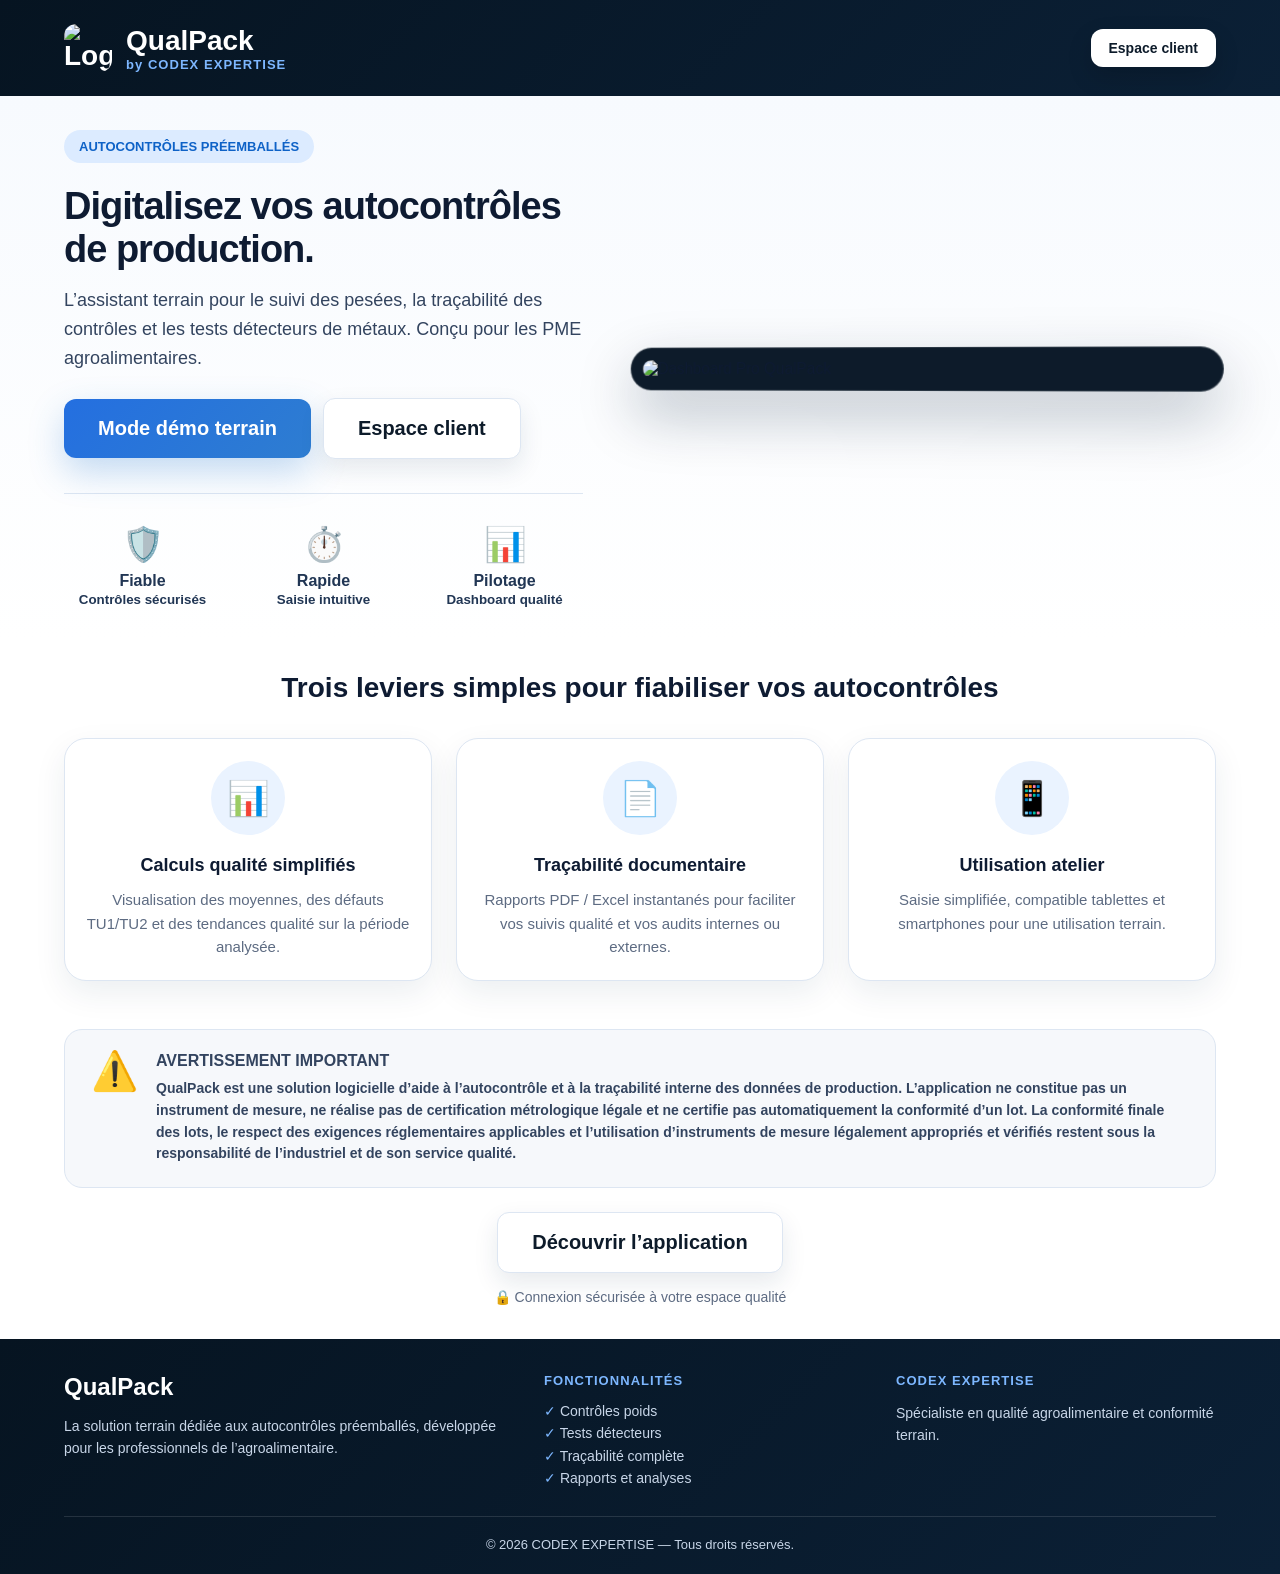
==== index.html @ 143bcba2 "Add files via upload" ====
<!DOCTYPE html>
<html lang="fr">
<head>
  <meta charset="UTF-8" />
  <meta name="viewport" content="width=device-width, initial-scale=1.0" />
  <title>QualPack — Autocontrôles préemballés</title>

  <style>
    :root {
      --navy:#071827;
      --navy2:#0D1B2A;
      --blue:#2E7DD1;
      --blue2:#5EA8FF;
      --text:#0E1B32;
      --muted:#5D6B82;
      --border:#DDE6F2;
      --soft:#F4F8FD;
      --warning:#F5A623;
      --radius:22px;
    }

    * { box-sizing:border-box; }

    body {
      margin:0;
      font-family: Arial, Helvetica, sans-serif;
      color:var(--text);
      background:#fff;
    }

    header {
      background:linear-gradient(135deg, #061421, #0B2036);
      color:white;
      padding:24px 5vw;
      display:flex;
      justify-content:space-between;
      align-items:center;
    }

    .brand {
      display:flex;
      align-items:center;
      gap:14px;
      font-weight:800;
      font-size:28px;
    }

    .brand img {
      width:48px;
      height:48px;
      border-radius:12px;
    }

    .brand small {
      display:block;
      font-size:13px;
      color:#7DB7FF;
      letter-spacing:.08em;
    }

    .tagline {
      color:#7DB7FF;
      font-weight:700;
      font-size:16px;
    }

    .header-btn {
      display:inline-flex;
      align-items:center;
      justify-content:center;
      padding:11px 18px;
      border-radius:12px;
      background:#ffffff;
      color:#0D1B2A;
      text-decoration:none;
      font-size:14px;
      font-weight:800;
      box-shadow:0 10px 24px rgba(0,0,0,.16);
    }

    .header-btn:hover {
      background:#F1F7FF;
    }

    .hero {
  display:grid;
  grid-template-columns: 1fr 1.15fr;
  gap:36px;
  padding:34px 5vw 30px;
  align-items:center;
  background:linear-gradient(180deg, #F7FAFE, #FFFFFF);
}
    .pill {
      display:inline-block;
      background:#DCEBFF;
      color:#0E62C7;
      padding:9px 15px;
      border-radius:999px;
      font-size:13px;
      font-weight:800;
      margin-bottom:22px;
    }

    h1 {
      font-size:38px;
      line-height:1.12;
      margin:0 0 16px;
      letter-spacing:-1px;
    }

    .hero p {
      font-size:18px;
      line-height:1.6;
      color:#33445F;
      margin:0;
      max-width:620px;
    }

    .hero-img {
      background:#0D1B2A;
      padding:12px;
      border-radius:24px;
      box-shadow:0 24px 60px rgba(8, 30, 55, .28);
      border:1px solid rgba(255,255,255,.12);
      transform: perspective(1100px) rotateY(-7deg) rotateX(2deg);
      transform-origin:center;
    }

    .hero-img img {
      display:block;
      width:100%;
      border-radius:16px;
    }

    .hero-actions {
      display:flex;
      flex-wrap:wrap;
      gap:12px;
      align-items:center;
      margin-top:26px;
    }

    .btn.secondary {
      background:#ffffff;
      color:#0D1B2A;
      border:1px solid var(--border);
      box-shadow:0 10px 24px rgba(17,45,78,.10);
    }

    .btn.secondary:hover {
      background: #F4F8FD;
    }

    .trust {
      display:grid;
      grid-template-columns:repeat(3, 1fr);
      gap:24px;
      margin-top:34px;
      border-top:1px solid var(--border);
      padding-top:30px;
    }

    .trust-item {
      text-align:center;
      color:#213654;
      font-weight:700;
    }

    .trust-item span {
      display:block;
      font-size:34px;
      margin-bottom:8px;
    }

    .features {
  padding:34px 5vw 24px;
  text-align:center;
}

    .features h2 {
      font-size:28px;
      margin:0 0 34px;
    }

    .cards {
      display:grid;
      grid-template-columns:repeat(4, 1fr);
      gap:24px;
    }

    .cards.three {
      grid-template-columns:repeat(3, 1fr);
    }

    .card {
      background:white;
      border:1px solid var(--border);
      border-radius:var(--radius);
      padding:22px 20px;
      box-shadow:0 12px 32px rgba(17, 45, 78, .08);
    }

    .card-icon {
      width:74px;
      height:74px;
      margin:0 auto 20px;
      border-radius:50%;
      background:#EAF3FF;
      display:flex;
      align-items:center;
      justify-content:center;
      font-size:34px;
    }

    .card h3 {
      margin:0 0 12px;
      font-size:18px;
    }

    .card p {
      margin:0;
      color:var(--muted);
      line-height:1.55;
      font-size:15px;
    }

    .notice {
      margin:24px 5vw;
      border:1px solid var(--warning);
      background:#FFF9ED;
      border-radius:18px;
      padding:22px 26px;
      display:flex;
      gap:18px;
      align-items:flex-start;
    }

    .notice.legal {
      border-color:#DDE6F2;
      background:#F6F8FB;
    }

    .notice-icon {
      font-size:38px;
      line-height:1;
    }

    .notice strong {
      display:block;
      color:#7A4300;
      margin-bottom:8px;
      font-size:16px;
      text-transform:uppercase;
    }

    .notice.legal strong {
      color:#33445F;
    }

    .notice p {
      margin:0;
      line-height:1.55;
      font-size:16px;
      font-weight:700;
    }

    .notice.legal p {
      color:#33445F;
      font-size:14px;
      font-weight:600;
    }

    .cta {
      text-align:center;
      padding:0 5vw 34px;
    }

    .btn {
      display:inline-flex;
      align-items:center;
      justify-content:center;
      gap:12px;
      padding:18px 34px;
      border-radius:12px;
      background:linear-gradient(135deg, #246FE0, #2E7DD1);
      color:white;
      text-decoration:none;
      font-size:20px;
      font-weight:800;
      box-shadow:0 14px 35px rgba(46,125,209,.28);
    }

    .secure {
      margin-top:16px;
      color:var(--muted);
      font-size:14px;
    }

    footer {
      background:linear-gradient(135deg, #061421, #0B2036);
      color:white;
      padding:34px 5vw 22px;
    }

    .footer-grid {
      display:grid;
      grid-template-columns:1.4fr 1fr 1fr;
      gap:32px;
      border-bottom:1px solid rgba(255,255,255,.12);
      padding-bottom:26px;
    }

    footer h3 {
      margin:0 0 12px;
      font-size:24px;
    }

    footer h4 {
      margin:0 0 12px;
      font-size:13px;
      color:#7DB7FF;
      letter-spacing:.08em;
      text-transform:uppercase;
    }

    footer p, footer li {
      color:#C8D6E8;
      line-height:1.6;
      font-size:14px;
    }

    footer ul {
      list-style:none;
      padding:0;
      margin:0;
    }

    footer li::before {
      content:"✓ ";
      color:#7DB7FF;
    }

    .copyright {
      text-align:center;
      color:#C8D6E8;
      padding-top:20px;
      font-size:13px;
    }

    @media (max-width: 900px) {
      header {
        flex-direction:column;
        align-items:flex-start;
        gap:12px;
      }

      .hero {
        grid-template-columns:1fr;
        padding-top:38px;
      }

      h1 {
        font-size:34px;
      }

      .cards {
        grid-template-columns:1fr;
      }

      .trust {
        grid-template-columns:1fr;
      }

      .footer-grid {
        grid-template-columns:1fr;
      }

      .tagline {
        font-size:14px;
      }

      .header-btn {
        width:100%;
      }

      .hero-img {
        transform:none;
      }

      .cards.three {
        grid-template-columns:1fr;
      }
    }
  </style>
</head>

<body>
  <header>
  <div class="brand">
    <img src="./assets/icon-192.png" alt="Logo QualPack">
    <div>
      QualPack
      <small>by CODEX EXPERTISE</small>
    </div>
  </div>

  <a id="header-access-app" class="header-btn" href="app.html">
  Espace client
  </a>
</header>

  <main>
    <section class="hero">
      <div>
        <div class="pill">AUTOCONTRÔLES PRÉEMBALLÉS</div>
        <h1>Digitalisez vos autocontrôles de production.</h1>
        <p>
          L’assistant terrain pour le suivi des pesées, la traçabilité des contrôles
          et les tests détecteurs de métaux. Conçu pour les PME agroalimentaires.
        </p>

        <div class="hero-actions">
          <a id="access-demo-hero" class="btn" href="app.html?site_id=qualpack_demo">
            Mode démo terrain
          </a>
          <a id="access-app-hero" class="btn secondary" href="app.html">
            Espace client
         </a>
        </div>

        <div class="trust">
          <div class="trust-item"><span>🛡️</span>Fiable<br><small>Contrôles sécurisés</small></div>
          <div class="trust-item"><span>⏱️</span>Rapide<br><small>Saisie intuitive</small></div>
          <div class="trust-item"><span>📊</span>Pilotage<br><small>Dashboard qualité</small></div>
        </div>
      </div>

      <div class="hero-img">
        <img src="./assets/dashboard-pro.png" alt="Dashboard Pro QualPack">
      </div>
    </section>

    <section class="features" id="fonctionnalites">
      <h2>Trois leviers simples pour fiabiliser vos autocontrôles</h2>

      <div class="cards three">
        <div class="card">
          <div class="card-icon">📊</div>
          <h3>Calculs qualité simplifiés</h3>
          <p>Visualisation des moyennes, des défauts TU1/TU2 et des tendances qualité sur la période analysée.</p>
        </div>

        <div class="card">
          <div class="card-icon">📄</div>
          <h3>Traçabilité documentaire</h3>
          <p>Rapports PDF / Excel instantanés pour faciliter vos suivis qualité et vos audits internes ou externes.</p>
        </div>

        <div class="card">
          <div class="card-icon">📱</div>
          <h3>Utilisation atelier</h3>
          <p>Saisie simplifiée, compatible tablettes et smartphones pour une utilisation terrain.</p>
        </div>
      </div>
    </section>

    <section class="notice legal">
      <div class="notice-icon">⚠️</div>
      <div>
        <strong>Avertissement important</strong>
        <p>
          QualPack est une solution logicielle d’aide à l’autocontrôle et à la traçabilité interne des données de production.
          L’application ne constitue pas un instrument de mesure, ne réalise pas de certification métrologique légale
          et ne certifie pas automatiquement la conformité d’un lot.
          La conformité finale des lots, le respect des exigences réglementaires applicables et l’utilisation
          d’instruments de mesure légalement appropriés et vérifiés restent sous la responsabilité de l’industriel
          et de son service qualité.
        </p>
      </div>
    </section>

    <section class="cta">
      <a id="discover-app" class="btn secondary" href="#fonctionnalites">
          Découvrir l’application
      </a>
      <div class="secure">🔒 Connexion sécurisée à votre espace qualité</div>
    </section>
  </main>

  <footer>
    <div class="footer-grid">
      <div>
        <h3>QualPack</h3>
        <p>
          La solution terrain dédiée aux autocontrôles préemballés,
          développée pour les professionnels de l’agroalimentaire.
        </p>
      </div>

      <div>
        <h4>Fonctionnalités</h4>
        <ul>
          <li>Contrôles poids</li>
          <li>Tests détecteurs</li>
          <li>Traçabilité complète</li>
          <li>Rapports et analyses</li>
        </ul>
      </div>

      <div>
        <h4>CODEX EXPERTISE</h4>
        <p>
          Spécialiste en qualité agroalimentaire et conformité terrain.
        </p>
      </div>
    </div>

    <div class="copyright">
      © 2026 CODEX EXPERTISE — Tous droits réservés.
    </div>
  </footer>

  <script>
  const params = new URLSearchParams(window.location.search);
  const siteId = params.get('site_id');

  const appUrl = siteId
    ? `app.html?site_id=${encodeURIComponent(siteId)}`
    : 'app.html';

  const demoUrl = 'app.html?site_id=qualpack_demo';

  const headerBtn = document.getElementById('header-access-app');
  if (headerBtn) headerBtn.href = appUrl;

  const appBtn = document.getElementById('access-app-hero');
  if (appBtn) appBtn.href = appUrl;

  const demoBtn = document.getElementById('access-demo-hero');
  if (demoBtn) demoBtn.href = demoUrl;
</script>
</body>
</html>
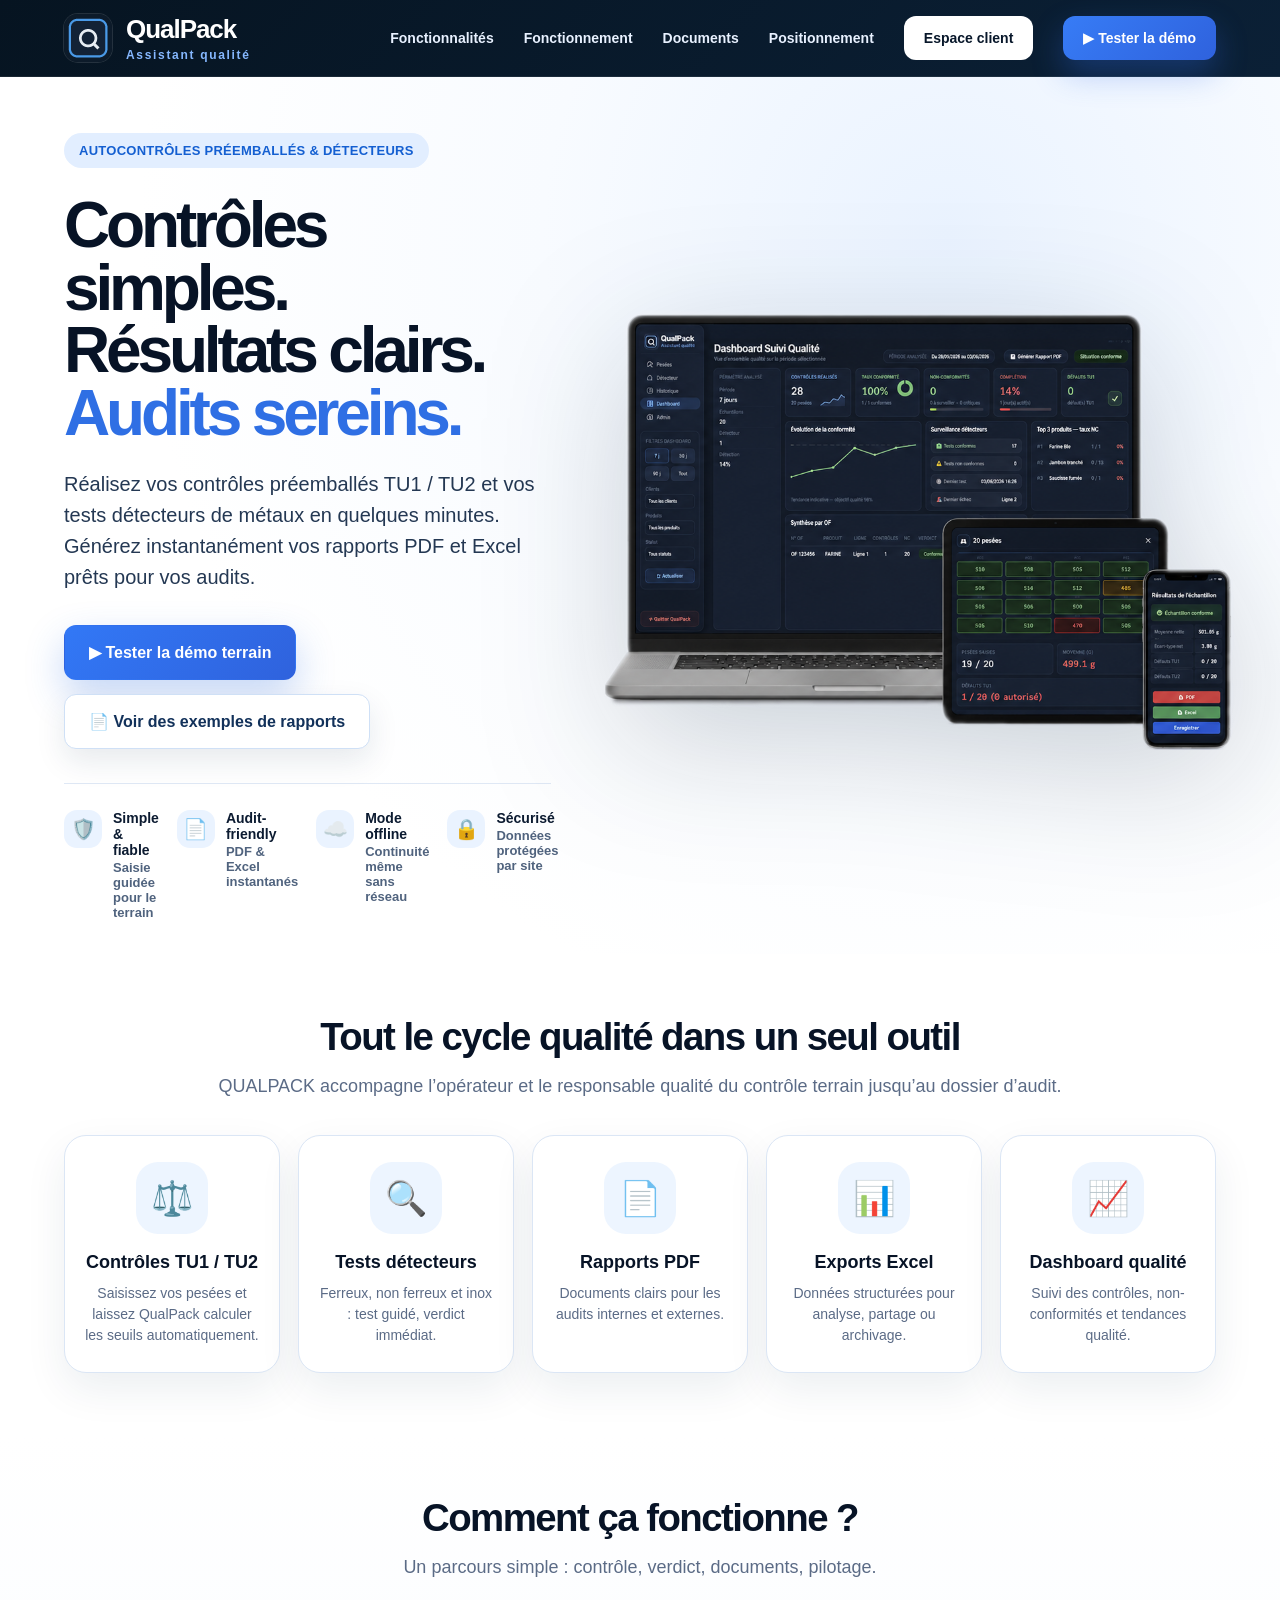
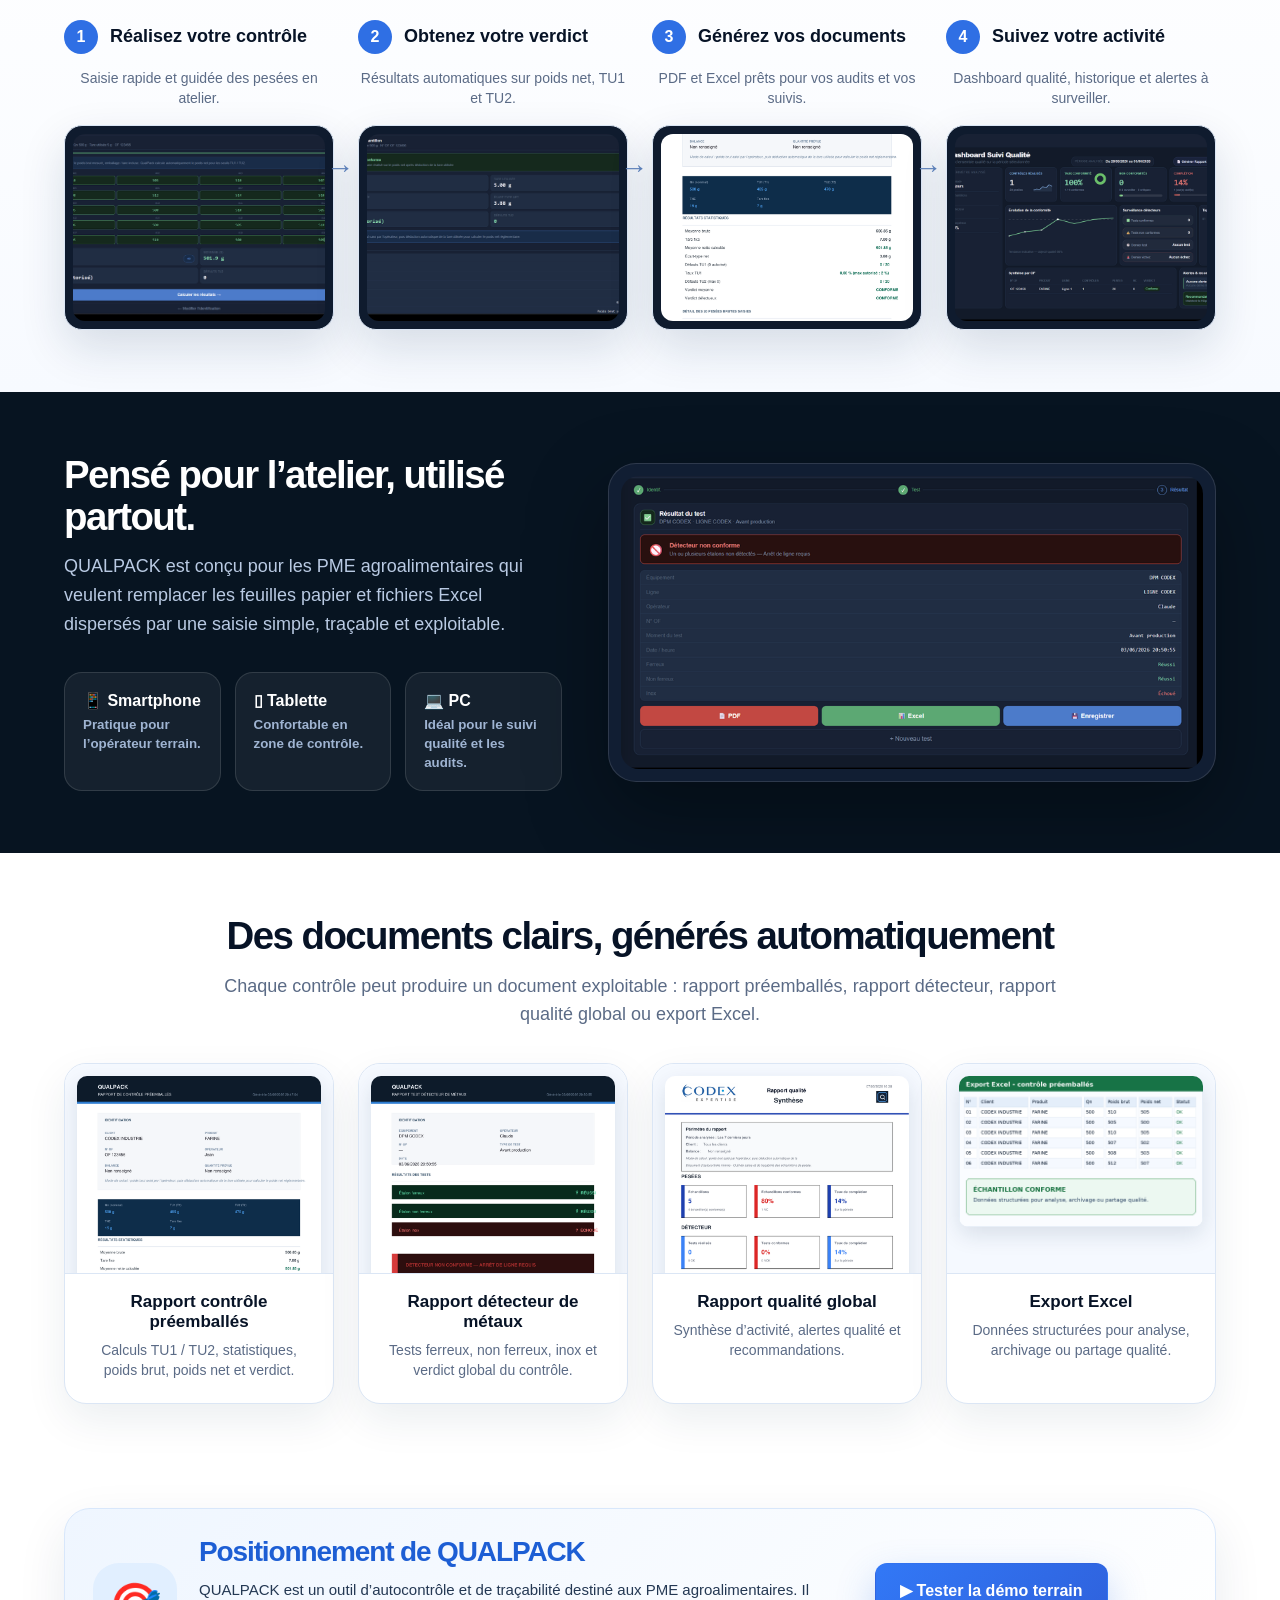
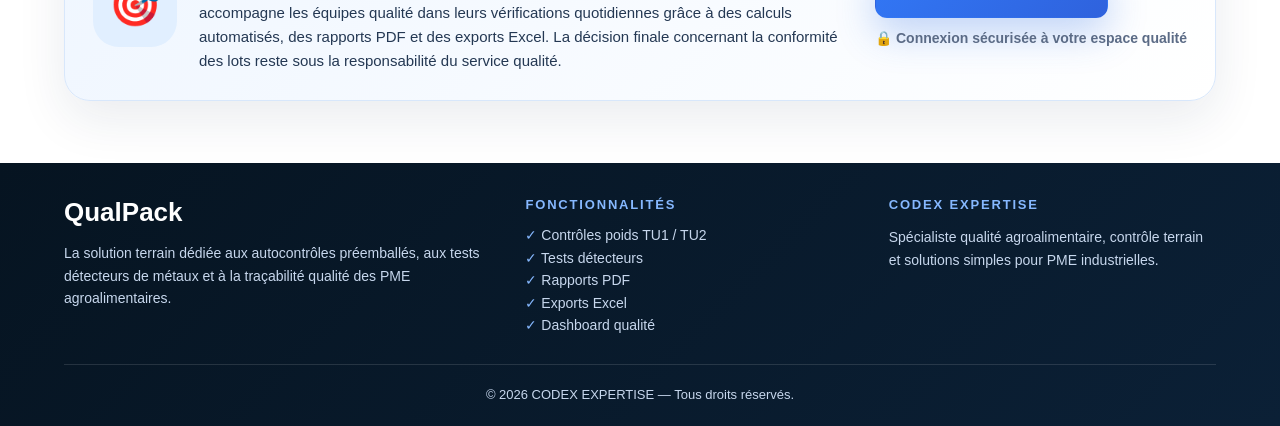
==== commit 85f331c2: "Add files via upload" ====
--- a/index.html
+++ b/index.html
@@ -3,541 +3,245 @@
 <head>
   <meta charset="UTF-8" />
   <meta name="viewport" content="width=device-width, initial-scale=1.0" />
-  <title>QualPack — Autocontrôles préemballés</title>
+  <meta name="description" content="QualPack digitalise les autocontrôles préemballés, les tests détecteurs de métaux et les rapports qualité pour PME agroalimentaires." />
+  <title>QualPack — Contrôles préemballés et détecteurs simplifiés</title>
 
   <style>
-    :root {
-      --navy:#071827;
-      --navy2:#0D1B2A;
-      --blue:#2E7DD1;
-      --blue2:#5EA8FF;
-      --text:#0E1B32;
-      --muted:#5D6B82;
-      --border:#DDE6F2;
-      --soft:#F4F8FD;
-      --warning:#F5A623;
-      --radius:22px;
+    :root{
+      --navy:#071421;
+      --navy2:#0d1b2f;
+      --ink:#061126;
+      --text:#0e1b32;
+      --muted:#5b6b86;
+      --blue:#2f6fe4;
+      --blue2:#67a3ff;
+      --green:#58b878;
+      --red:#d94841;
+      --soft:#f5f9ff;
+      --card:#ffffff;
+      --border:#dbe6f5;
+      --shadow:0 22px 70px rgba(13,38,76,.14);
+      --radius:24px;
     }
-
-    * { box-sizing:border-box; }
-
-    body {
-      margin:0;
-      font-family: Arial, Helvetica, sans-serif;
-      color:var(--text);
-      background:#fff;
-    }
-
-    header {
-      background:linear-gradient(135deg, #061421, #0B2036);
-      color:white;
-      padding:24px 5vw;
-      display:flex;
-      justify-content:space-between;
-      align-items:center;
-    }
-
-    .brand {
-      display:flex;
-      align-items:center;
-      gap:14px;
-      font-weight:800;
-      font-size:28px;
-    }
-
-    .brand img {
-      width:48px;
-      height:48px;
-      border-radius:12px;
-    }
-
-    .brand small {
-      display:block;
-      font-size:13px;
-      color:#7DB7FF;
-      letter-spacing:.08em;
-    }
-
-    .tagline {
-      color:#7DB7FF;
-      font-weight:700;
-      font-size:16px;
-    }
-
-    .header-btn {
-      display:inline-flex;
-      align-items:center;
-      justify-content:center;
-      padding:11px 18px;
-      border-radius:12px;
-      background:#ffffff;
-      color:#0D1B2A;
-      text-decoration:none;
-      font-size:14px;
-      font-weight:800;
-      box-shadow:0 10px 24px rgba(0,0,0,.16);
-    }
-
-    .header-btn:hover {
-      background:#F1F7FF;
-    }
-
-    .hero {
-  display:grid;
-  grid-template-columns: 1fr 1.15fr;
-  gap:36px;
-  padding:34px 5vw 30px;
-  align-items:center;
-  background:linear-gradient(180deg, #F7FAFE, #FFFFFF);
-}
-    .pill {
-      display:inline-block;
-      background:#DCEBFF;
-      color:#0E62C7;
-      padding:9px 15px;
-      border-radius:999px;
-      font-size:13px;
-      font-weight:800;
-      margin-bottom:22px;
-    }
-
-    h1 {
-      font-size:38px;
-      line-height:1.12;
-      margin:0 0 16px;
-      letter-spacing:-1px;
-    }
-
-    .hero p {
-      font-size:18px;
-      line-height:1.6;
-      color:#33445F;
-      margin:0;
-      max-width:620px;
-    }
-
-    .hero-img {
-      background:#0D1B2A;
-      padding:12px;
-      border-radius:24px;
-      box-shadow:0 24px 60px rgba(8, 30, 55, .28);
-      border:1px solid rgba(255,255,255,.12);
-      transform: perspective(1100px) rotateY(-7deg) rotateX(2deg);
-      transform-origin:center;
-    }
-
-    .hero-img img {
-      display:block;
-      width:100%;
-      border-radius:16px;
-    }
-
-    .hero-actions {
-      display:flex;
-      flex-wrap:wrap;
-      gap:12px;
-      align-items:center;
-      margin-top:26px;
-    }
-
-    .btn.secondary {
-      background:#ffffff;
-      color:#0D1B2A;
-      border:1px solid var(--border);
-      box-shadow:0 10px 24px rgba(17,45,78,.10);
-    }
-
-    .btn.secondary:hover {
-      background: #F4F8FD;
-    }
-
-    .trust {
-      display:grid;
-      grid-template-columns:repeat(3, 1fr);
-      gap:24px;
-      margin-top:34px;
-      border-top:1px solid var(--border);
-      padding-top:30px;
-    }
-
-    .trust-item {
-      text-align:center;
-      color:#213654;
-      font-weight:700;
-    }
-
-    .trust-item span {
-      display:block;
-      font-size:34px;
-      margin-bottom:8px;
-    }
-
-    .features {
-  padding:34px 5vw 24px;
-  text-align:center;
-}
-
-    .features h2 {
-      font-size:28px;
-      margin:0 0 34px;
-    }
-
-    .cards {
-      display:grid;
-      grid-template-columns:repeat(4, 1fr);
-      gap:24px;
-    }
-
-    .cards.three {
-      grid-template-columns:repeat(3, 1fr);
-    }
-
-    .card {
-      background:white;
-      border:1px solid var(--border);
-      border-radius:var(--radius);
-      padding:22px 20px;
-      box-shadow:0 12px 32px rgba(17, 45, 78, .08);
-    }
-
-    .card-icon {
-      width:74px;
-      height:74px;
-      margin:0 auto 20px;
-      border-radius:50%;
-      background:#EAF3FF;
-      display:flex;
-      align-items:center;
-      justify-content:center;
-      font-size:34px;
-    }
-
-    .card h3 {
-      margin:0 0 12px;
-      font-size:18px;
-    }
-
-    .card p {
-      margin:0;
-      color:var(--muted);
-      line-height:1.55;
-      font-size:15px;
-    }
-
-    .notice {
-      margin:24px 5vw;
-      border:1px solid var(--warning);
-      background:#FFF9ED;
-      border-radius:18px;
-      padding:22px 26px;
-      display:flex;
-      gap:18px;
-      align-items:flex-start;
-    }
-
-    .notice.legal {
-      border-color:#DDE6F2;
-      background:#F6F8FB;
-    }
-
-    .notice-icon {
-      font-size:38px;
-      line-height:1;
-    }
-
-    .notice strong {
-      display:block;
-      color:#7A4300;
-      margin-bottom:8px;
-      font-size:16px;
-      text-transform:uppercase;
-    }
-
-    .notice.legal strong {
-      color:#33445F;
-    }
-
-    .notice p {
-      margin:0;
-      line-height:1.55;
-      font-size:16px;
-      font-weight:700;
-    }
-
-    .notice.legal p {
-      color:#33445F;
-      font-size:14px;
-      font-weight:600;
-    }
-
-    .cta {
-      text-align:center;
-      padding:0 5vw 34px;
-    }
-
-    .btn {
-      display:inline-flex;
-      align-items:center;
-      justify-content:center;
-      gap:12px;
-      padding:18px 34px;
-      border-radius:12px;
-      background:linear-gradient(135deg, #246FE0, #2E7DD1);
-      color:white;
-      text-decoration:none;
-      font-size:20px;
-      font-weight:800;
-      box-shadow:0 14px 35px rgba(46,125,209,.28);
-    }
-
-    .secure {
-      margin-top:16px;
-      color:var(--muted);
-      font-size:14px;
-    }
-
-    footer {
-      background:linear-gradient(135deg, #061421, #0B2036);
-      color:white;
-      padding:34px 5vw 22px;
-    }
-
-    .footer-grid {
-      display:grid;
-      grid-template-columns:1.4fr 1fr 1fr;
-      gap:32px;
-      border-bottom:1px solid rgba(255,255,255,.12);
-      padding-bottom:26px;
-    }
-
-    footer h3 {
-      margin:0 0 12px;
-      font-size:24px;
-    }
-
-    footer h4 {
-      margin:0 0 12px;
-      font-size:13px;
-      color:#7DB7FF;
-      letter-spacing:.08em;
-      text-transform:uppercase;
-    }
-
-    footer p, footer li {
-      color:#C8D6E8;
-      line-height:1.6;
-      font-size:14px;
-    }
-
-    footer ul {
-      list-style:none;
-      padding:0;
-      margin:0;
-    }
-
-    footer li::before {
-      content:"✓ ";
-      color:#7DB7FF;
-    }
-
-    .copyright {
-      text-align:center;
-      color:#C8D6E8;
-      padding-top:20px;
-      font-size:13px;
-    }
-
-    @media (max-width: 900px) {
-      header {
-        flex-direction:column;
-        align-items:flex-start;
-        gap:12px;
-      }
-
-      .hero {
-        grid-template-columns:1fr;
-        padding-top:38px;
-      }
-
-      h1 {
-        font-size:34px;
-      }
-
-      .cards {
-        grid-template-columns:1fr;
-      }
-
-      .trust {
-        grid-template-columns:1fr;
-      }
-
-      .footer-grid {
-        grid-template-columns:1fr;
-      }
-
-      .tagline {
-        font-size:14px;
-      }
-
-      .header-btn {
-        width:100%;
-      }
-
-      .hero-img {
-        transform:none;
-      }
-
-      .cards.three {
-        grid-template-columns:1fr;
-      }
-    }
+    *{box-sizing:border-box}
+    html{scroll-behavior:smooth}
+    body{margin:0;font-family:Arial,Helvetica,sans-serif;color:var(--text);background:#fff}
+    a{text-decoration:none;color:inherit}
+    img{max-width:100%;display:block}
+
+    .topbar{position:sticky;top:0;z-index:20;background:linear-gradient(135deg,#061421,#0b2036);color:#fff;border-bottom:1px solid rgba(255,255,255,.08)}
+    .nav{height:76px;display:flex;align-items:center;justify-content:space-between;padding:0 5vw;gap:24px}
+    .brand{display:flex;align-items:center;gap:14px;font-weight:900;font-size:26px;letter-spacing:-.04em}
+    .brand img{width:48px;height:48px;border-radius:14px;box-shadow:0 0 0 1px rgba(255,255,255,.12)}
+    .brand small{display:block;font-size:12px;letter-spacing:.14em;color:#86b8ff;font-weight:800;margin-top:3px}
+    .links{display:flex;align-items:center;gap:30px;font-size:14px;font-weight:800;color:#e8f1ff}
+    .nav-btn{display:inline-flex;align-items:center;justify-content:center;gap:10px;background:linear-gradient(135deg,#377cf6,#2f62dd);color:#fff;padding:14px 20px;border-radius:12px;box-shadow:0 14px 32px rgba(50,108,232,.32);font-weight:900}
+    .client-btn{background:#fff;color:#08172a;box-shadow:none}
+
+    .hero{background:radial-gradient(circle at 74% 18%,#eaf3ff 0,#f8fbff 34%,#fff 68%);padding:56px 5vw 34px;overflow:hidden}
+    .hero-grid{max-width:1480px;margin:0 auto;display:grid;grid-template-columns:minmax(360px,.88fr) minmax(520px,1.12fr);gap:46px;align-items:center}
+    .pill{display:inline-flex;align-items:center;gap:8px;padding:10px 15px;border-radius:999px;background:#e2eeff;color:#145fd1;font-weight:900;font-size:13px;letter-spacing:.02em;margin-bottom:26px}
+    h1{font-size:clamp(42px,5vw,74px);line-height:.98;letter-spacing:-.065em;margin:0 0 24px;color:#071326}
+    h1 span{color:#2f6fe4}
+    .lead{font-size:20px;line-height:1.55;color:#243853;margin:0;max-width:680px}
+    .hero-actions{display:flex;flex-wrap:wrap;gap:14px;margin:32px 0 26px}
+    .btn{display:inline-flex;align-items:center;justify-content:center;gap:12px;padding:17px 24px;border-radius:12px;font-weight:900;border:1px solid transparent;transition:.18s transform,.18s box-shadow,.18s background;font-size:16px}
+    .btn:hover{transform:translateY(-1px)}
+    .btn.primary{background:linear-gradient(135deg,#3278f6,#2f62dd);color:#fff;box-shadow:0 16px 38px rgba(47,111,228,.28)}
+    .btn.secondary{background:#fff;color:#12315a;border-color:#cfe0f6;box-shadow:0 12px 30px rgba(17,45,78,.10)}
+    .trust-row{display:grid;grid-template-columns:repeat(4,1fr);gap:18px;margin-top:34px;padding-top:26px;border-top:1px solid #dfe8f5}
+    .trust{display:flex;gap:11px;align-items:flex-start;font-size:13px;color:#50637e;font-weight:700}
+    .trust b{display:block;color:#0c1b31;font-size:14px;margin-bottom:2px}
+    .trust-ico{width:38px;height:38px;border-radius:13px;background:#eaf3ff;color:#2f6fe4;display:grid;place-items:center;font-size:20px;flex:0 0 auto}
+
+    .device-stage{position:relative;min-height:600px;display:flex;align-items:center;justify-content:center;isolation:isolate}
+    .hero-devices{width:min(940px,108%);max-width:none;filter:drop-shadow(0 34px 70px rgba(9,28,52,.20));transform:translateX(2%)}
+
+    section{padding:62px 5vw}
+    .section-inner{max-width:1480px;margin:0 auto}
+    .center{text-align:center}
+    h2{font-size:clamp(30px,3vw,44px);line-height:1.1;letter-spacing:-.04em;margin:0 0 14px;color:#071326}
+    .sub{font-size:18px;line-height:1.6;color:#5b6b86;margin:0 auto 34px;max-width:850px}
+
+    .cycle-grid{display:grid;grid-template-columns:repeat(5,1fr);gap:18px;position:relative}
+    .cycle-card{background:#fff;border:1px solid var(--border);border-radius:22px;padding:26px 18px;text-align:center;box-shadow:0 16px 42px rgba(17,45,78,.08);min-height:210px}
+    .cycle-ico{width:72px;height:72px;margin:0 auto 18px;border-radius:22px;background:#edf5ff;display:grid;place-items:center;font-size:34px;color:#2f6fe4}
+    .cycle-card h3{margin:0 0 10px;font-size:18px;color:#071326}
+    .cycle-card p{margin:0;color:#5b6b86;line-height:1.5;font-size:14px}
+
+    .how{background:linear-gradient(180deg,#fff,#f7faff)}
+    .steps{display:grid;grid-template-columns:repeat(4,1fr);gap:24px;margin-top:38px}
+    .step{position:relative}
+    .step-head{display:flex;align-items:center;gap:12px;margin-bottom:14px}
+    .num{width:34px;height:34px;border-radius:999px;background:#2f6fe4;color:#fff;display:grid;place-items:center;font-weight:900;flex:0 0 auto}
+    .step h3{font-size:18px;margin:0;color:#071326}
+    .step p{margin:5px 0 16px;color:#5b6b86;line-height:1.45;font-size:14px}
+    .shot{background:#0f1b2e;border:1px solid #dbe6f5;border-radius:18px;padding:8px;box-shadow:0 18px 46px rgba(17,45,78,.14);height:205px;display:flex;align-items:center;overflow:hidden}
+    .shot img{border-radius:12px;width:100%;height:100%;object-fit:cover}
+    .arrow{position:absolute;right:-20px;top:132px;font-size:28px;color:#5b7fb8;font-weight:900;z-index:2}
+
+    .docs-grid{display:grid;grid-template-columns:repeat(4,1fr);gap:24px;margin-top:34px}
+    .doc-card{border:1px solid var(--border);border-radius:22px;overflow:hidden;background:#fff;box-shadow:0 16px 42px rgba(17,45,78,.08)}
+    .doc-img{height:210px;background:#f5f9ff;padding:12px;display:flex;align-items:flex-start;justify-content:center;overflow:hidden;border-bottom:1px solid var(--border)}
+    .doc-img img{border-radius:10px;box-shadow:0 8px 22px rgba(17,45,78,.12)}
+    .doc-card .body{padding:18px 18px 22px}
+    .doc-card h3{margin:0 0 8px;font-size:17px;color:#071326}
+    .doc-card p{margin:0;color:#5b6b86;line-height:1.45;font-size:14px}
+
+    .atelier{background:#071421;color:#fff;overflow:hidden}
+    .atelier-grid{display:grid;grid-template-columns:.9fr 1.1fr;gap:46px;align-items:center}
+    .atelier h2{color:#fff}.atelier .sub{color:#b9cae3;margin-left:0}
+    .device-list{display:grid;grid-template-columns:repeat(3,1fr);gap:14px;margin-top:28px}
+    .device-item{background:rgba(255,255,255,.06);border:1px solid rgba(255,255,255,.12);border-radius:18px;padding:18px;font-weight:900;color:#fff}
+    .device-item small{display:block;color:#9fb4d2;font-weight:700;margin-top:6px;line-height:1.4}
+    .atelier-img{border-radius:28px;background:#111e33;border:1px solid rgba(255,255,255,.12);padding:12px;box-shadow:0 30px 80px rgba(0,0,0,.35)}
+    .atelier-img img{border-radius:18px}
+
+    .positioning{padding-top:42px}
+    .pos-box{display:grid;grid-template-columns:84px 1fr auto;gap:22px;align-items:center;background:linear-gradient(135deg,#eff6ff,#ffffff);border:1px solid #d8e7fb;border-radius:26px;padding:28px;box-shadow:0 18px 50px rgba(17,45,78,.09)}
+    .pos-ico{width:84px;height:84px;border-radius:26px;background:#e1efff;color:#2f6fe4;display:grid;place-items:center;font-size:42px}
+    .pos-box h2{font-size:28px;margin-bottom:10px;color:#1d5ed4}.pos-box p{margin:0;color:#243853;line-height:1.58;font-size:15px;max-width:890px}
+    .secure{margin-top:12px;color:#5b6b86;font-size:14px;font-weight:700;text-align:center}
+
+    footer{background:linear-gradient(135deg,#061421,#0b2036);color:#fff;padding:34px 5vw 24px}
+    .footer-grid{max-width:1480px;margin:0 auto;display:grid;grid-template-columns:1.3fr 1fr 1fr;gap:36px;border-bottom:1px solid rgba(255,255,255,.12);padding-bottom:28px}
+    footer h3{font-size:26px;margin:0 0 12px} footer h4{margin:0 0 12px;color:#86b8ff;text-transform:uppercase;letter-spacing:.14em;font-size:13px}
+    footer p,footer li{color:#c7d7ed;line-height:1.6;font-size:14px} footer ul{list-style:none;padding:0;margin:0} footer li::before{content:'✓ ';color:#86b8ff}.copyright{text-align:center;color:#c7d7ed;padding-top:22px;font-size:13px}
+
+    @media(max-width:1100px){.links{display:none}.hero-grid,.atelier-grid{grid-template-columns:1fr}.device-stage{min-height:auto}.hero-devices{width:100%;transform:none}.trust-row,.cycle-grid,.steps,.docs-grid{grid-template-columns:1fr 1fr}.arrow{display:none}.pos-box{grid-template-columns:1fr}.pos-box .btn{width:100%}}
+    @media(max-width:700px){.nav{height:auto;padding:16px 5vw}.brand{font-size:22px}.client-btn{display:none}.hero{padding-top:34px}h1{font-size:42px}.lead{font-size:18px}.hero-actions .btn{width:100%}.trust-row,.cycle-grid,.steps,.docs-grid,.device-list,.footer-grid{grid-template-columns:1fr}.shot{height:220px}.doc-img{height:250px}.pos-box{padding:22px}.atelier{padding-top:48px}}
   </style>
 </head>
-
 <body>
-  <header>
-  <div class="brand">
-    <img src="./assets/icon-192.png" alt="Logo QualPack">
-    <div>
-      QualPack
-      <small>by CODEX EXPERTISE</small>
-    </div>
-  </div>
-
-  <a id="header-access-app" class="header-btn" href="app.html">
-  Espace client
-  </a>
-</header>
-
-  <main>
+  <header class="topbar">
+    <nav class="nav">
+      <a class="brand" href="#top" aria-label="Accueil QualPack">
+        <img src="./assets/icon-192.png" alt="Logo QualPack" />
+        <span>QualPack<small>Assistant qualité</small></span>
+      </a>
+      <div class="links" aria-label="Navigation principale">
+        <a href="#fonctionnalites">Fonctionnalités</a>
+        <a href="#fonctionnement">Fonctionnement</a>
+        <a href="#documents">Documents</a>
+        <a href="#positionnement">Positionnement</a>
+        <a id="header-access-app" class="nav-btn client-btn" href="app.html">Espace client</a>
+        <a id="access-demo-nav" class="nav-btn" href="app.html?site_id=qualpack_demo">▶ Tester la démo</a>
+      </div>
+    </nav>
+  </header>
+
+  <main id="top">
     <section class="hero">
-      <div>
-        <div class="pill">AUTOCONTRÔLES PRÉEMBALLÉS</div>
-        <h1>Digitalisez vos autocontrôles de production.</h1>
-        <p>
-          L’assistant terrain pour le suivi des pesées, la traçabilité des contrôles
-          et les tests détecteurs de métaux. Conçu pour les PME agroalimentaires.
-        </p>
-
-        <div class="hero-actions">
-          <a id="access-demo-hero" class="btn" href="app.html?site_id=qualpack_demo">
-            Mode démo terrain
-          </a>
-          <a id="access-app-hero" class="btn secondary" href="app.html">
-            Espace client
-         </a>
-        </div>
-
-        <div class="trust">
-          <div class="trust-item"><span>🛡️</span>Fiable<br><small>Contrôles sécurisés</small></div>
-          <div class="trust-item"><span>⏱️</span>Rapide<br><small>Saisie intuitive</small></div>
-          <div class="trust-item"><span>📊</span>Pilotage<br><small>Dashboard qualité</small></div>
-        </div>
-      </div>
-
-      <div class="hero-img">
-        <img src="./assets/dashboard-pro.png" alt="Dashboard Pro QualPack">
-      </div>
-    </section>
-
-    <section class="features" id="fonctionnalites">
-      <h2>Trois leviers simples pour fiabiliser vos autocontrôles</h2>
-
-      <div class="cards three">
-        <div class="card">
-          <div class="card-icon">📊</div>
-          <h3>Calculs qualité simplifiés</h3>
-          <p>Visualisation des moyennes, des défauts TU1/TU2 et des tendances qualité sur la période analysée.</p>
-        </div>
-
-        <div class="card">
-          <div class="card-icon">📄</div>
-          <h3>Traçabilité documentaire</h3>
-          <p>Rapports PDF / Excel instantanés pour faciliter vos suivis qualité et vos audits internes ou externes.</p>
-        </div>
-
-        <div class="card">
-          <div class="card-icon">📱</div>
-          <h3>Utilisation atelier</h3>
-          <p>Saisie simplifiée, compatible tablettes et smartphones pour une utilisation terrain.</p>
-        </div>
-      </div>
-    </section>
-
-    <section class="notice legal">
-      <div class="notice-icon">⚠️</div>
-      <div>
-        <strong>Avertissement important</strong>
-        <p>
-          QualPack est une solution logicielle d’aide à l’autocontrôle et à la traçabilité interne des données de production.
-          L’application ne constitue pas un instrument de mesure, ne réalise pas de certification métrologique légale
-          et ne certifie pas automatiquement la conformité d’un lot.
-          La conformité finale des lots, le respect des exigences réglementaires applicables et l’utilisation
-          d’instruments de mesure légalement appropriés et vérifiés restent sous la responsabilité de l’industriel
-          et de son service qualité.
-        </p>
-      </div>
-    </section>
-
-    <section class="cta">
-      <a id="discover-app" class="btn secondary" href="#fonctionnalites">
-          Découvrir l’application
-      </a>
-      <div class="secure">🔒 Connexion sécurisée à votre espace qualité</div>
+      <div class="hero-grid">
+        <div>
+          <div class="pill">AUTOCONTRÔLES PRÉEMBALLÉS & DÉTECTEURS</div>
+          <h1>Contrôles simples.<br />Résultats clairs.<br /><span>Audits sereins.</span></h1>
+          <p class="lead">Réalisez vos contrôles préemballés TU1 / TU2 et vos tests détecteurs de métaux en quelques minutes. Générez instantanément vos rapports PDF et Excel prêts pour vos audits.</p>
+          <div class="hero-actions">
+            <a id="access-demo-hero" class="btn primary" href="app.html?site_id=qualpack_demo">▶ Tester la démo terrain</a>
+            <a class="btn secondary" href="#documents">📄 Voir des exemples de rapports</a>
+          </div>
+          <div class="trust-row">
+            <div class="trust"><div class="trust-ico">🛡️</div><div><b>Simple & fiable</b>Saisie guidée pour le terrain</div></div>
+            <div class="trust"><div class="trust-ico">📄</div><div><b>Audit-friendly</b>PDF & Excel instantanés</div></div>
+            <div class="trust"><div class="trust-ico">☁️</div><div><b>Mode offline</b>Continuité même sans réseau</div></div>
+            <div class="trust"><div class="trust-ico">🔒</div><div><b>Sécurisé</b>Données protégées par site</div></div>
+          </div>
+        </div>
+        <div class="device-stage" aria-label="Aperçu de QualPack sur PC, tablette et smartphone">
+          <img class="hero-devices" src="./assets/landing/image_pc_tablette_smartphone.png" alt="QualPack affiché sur PC, tablette et smartphone" />
+        </div>
+      </div>
+    </section>
+
+    <section id="fonctionnalites">
+      <div class="section-inner center">
+        <h2>Tout le cycle qualité dans un seul outil</h2>
+        <p class="sub">QUALPACK accompagne l’opérateur et le responsable qualité du contrôle terrain jusqu’au dossier d’audit.</p>
+        <div class="cycle-grid">
+          <div class="cycle-card"><div class="cycle-ico">⚖️</div><h3>Contrôles TU1 / TU2</h3><p>Saisissez vos pesées et laissez QualPack calculer les seuils automatiquement.</p></div>
+          <div class="cycle-card"><div class="cycle-ico">🔍</div><h3>Tests détecteurs</h3><p>Ferreux, non ferreux et inox : test guidé, verdict immédiat.</p></div>
+          <div class="cycle-card"><div class="cycle-ico">📄</div><h3>Rapports PDF</h3><p>Documents clairs pour les audits internes et externes.</p></div>
+          <div class="cycle-card"><div class="cycle-ico">📊</div><h3>Exports Excel</h3><p>Données structurées pour analyse, partage ou archivage.</p></div>
+          <div class="cycle-card"><div class="cycle-ico">📈</div><h3>Dashboard qualité</h3><p>Suivi des contrôles, non-conformités et tendances qualité.</p></div>
+        </div>
+      </div>
+    </section>
+
+    <section id="fonctionnement" class="how">
+      <div class="section-inner center">
+        <h2>Comment ça fonctionne ?</h2>
+        <p class="sub">Un parcours simple : contrôle, verdict, documents, pilotage.</p>
+        <div class="steps">
+          <div class="step"><div class="step-head"><span class="num">1</span><h3>Réalisez votre contrôle</h3></div><p>Saisie rapide et guidée des pesées en atelier.</p><div class="shot"><img src="./assets/landing/pesees-complete.png" alt="Saisie d'un contrôle de pesée" /></div><div class="arrow">→</div></div>
+          <div class="step"><div class="step-head"><span class="num">2</span><h3>Obtenez votre verdict</h3></div><p>Résultats automatiques sur poids net, TU1 et TU2.</p><div class="shot"><img src="./assets/landing/resultats-pesees.png" alt="Verdict d'échantillon" /></div><div class="arrow">→</div></div>
+          <div class="step"><div class="step-head"><span class="num">3</span><h3>Générez vos documents</h3></div><p>PDF et Excel prêts pour vos audits et vos suivis.</p><div class="shot"><img src="./assets/landing/pdf-pesees.png" alt="Rapport PDF préemballés" /></div><div class="arrow">→</div></div>
+          <div class="step"><div class="step-head"><span class="num">4</span><h3>Suivez votre activité</h3></div><p>Dashboard qualité, historique et alertes à surveiller.</p><div class="shot"><img src="./assets/landing/dashboard.png" alt="Dashboard qualité" /></div></div>
+        </div>
+      </div>
+    </section>
+
+    <section class="atelier">
+      <div class="section-inner atelier-grid">
+        <div>
+          <h2>Pensé pour l’atelier, utilisé partout.</h2>
+          <p class="sub">QUALPACK est conçu pour les PME agroalimentaires qui veulent remplacer les feuilles papier et fichiers Excel dispersés par une saisie simple, traçable et exploitable.</p>
+          <div class="device-list">
+            <div class="device-item">📱 Smartphone<small>Pratique pour l’opérateur terrain.</small></div>
+            <div class="device-item">▯ Tablette<small>Confortable en zone de contrôle.</small></div>
+            <div class="device-item">💻 PC<small>Idéal pour le suivi qualité et les audits.</small></div>
+          </div>
+        </div>
+        <div class="atelier-img"><img src="./assets/landing/detecteur-resultat.png" alt="Contrôle détecteur de métaux QualPack" /></div>
+      </div>
+    </section>
+
+    <section id="documents">
+      <div class="section-inner center">
+        <h2>Des documents clairs, générés automatiquement</h2>
+        <p class="sub">Chaque contrôle peut produire un document exploitable : rapport préemballés, rapport détecteur, rapport qualité global ou export Excel.</p>
+        <div class="docs-grid">
+          <div class="doc-card"><div class="doc-img"><img src="./assets/landing/pdf-pesees.png" alt="Rapport contrôle préemballés" /></div><div class="body"><h3>Rapport contrôle préemballés</h3><p>Calculs TU1 / TU2, statistiques, poids brut, poids net et verdict.</p></div></div>
+          <div class="doc-card"><div class="doc-img"><img src="./assets/landing/pdf-detecteur.png" alt="Rapport détecteur de métaux" /></div><div class="body"><h3>Rapport détecteur de métaux</h3><p>Tests ferreux, non ferreux, inox et verdict global du contrôle.</p></div></div>
+          <div class="doc-card"><div class="doc-img"><img src="./assets/landing/pdf-qualite.png" alt="Rapport qualité global" /></div><div class="body"><h3>Rapport qualité global</h3><p>Synthèse d’activité, alertes qualité et recommandations.</p></div></div>
+          <div class="doc-card"><div class="doc-img"><img src="./assets/landing/excel-preview.png" alt="Export Excel QualPack" /></div><div class="body"><h3>Export Excel</h3><p>Données structurées pour analyse, archivage ou partage qualité.</p></div></div>
+        </div>
+      </div>
+    </section>
+
+    <section id="positionnement" class="positioning">
+      <div class="section-inner">
+        <div class="pos-box">
+          <div class="pos-ico">🎯</div>
+          <div>
+            <h2>Positionnement de QUALPACK</h2>
+            <p>QUALPACK est un outil d’autocontrôle et de traçabilité destiné aux PME agroalimentaires. Il accompagne les équipes qualité dans leurs vérifications quotidiennes grâce à des calculs automatisés, des rapports PDF et des exports Excel. La décision finale concernant la conformité des lots reste sous la responsabilité du service qualité.</p>
+          </div>
+          <div>
+            <a id="access-demo-bottom" class="btn primary" href="app.html?site_id=qualpack_demo">▶ Tester la démo terrain</a>
+            <div class="secure">🔒 Connexion sécurisée à votre espace qualité</div>
+          </div>
+        </div>
+      </div>
     </section>
   </main>
 
   <footer>
     <div class="footer-grid">
-      <div>
-        <h3>QualPack</h3>
-        <p>
-          La solution terrain dédiée aux autocontrôles préemballés,
-          développée pour les professionnels de l’agroalimentaire.
-        </p>
-      </div>
-
-      <div>
-        <h4>Fonctionnalités</h4>
-        <ul>
-          <li>Contrôles poids</li>
-          <li>Tests détecteurs</li>
-          <li>Traçabilité complète</li>
-          <li>Rapports et analyses</li>
-        </ul>
-      </div>
-
-      <div>
-        <h4>CODEX EXPERTISE</h4>
-        <p>
-          Spécialiste en qualité agroalimentaire et conformité terrain.
-        </p>
-      </div>
+      <div><h3>QualPack</h3><p>La solution terrain dédiée aux autocontrôles préemballés, aux tests détecteurs de métaux et à la traçabilité qualité des PME agroalimentaires.</p></div>
+      <div><h4>Fonctionnalités</h4><ul><li>Contrôles poids TU1 / TU2</li><li>Tests détecteurs</li><li>Rapports PDF</li><li>Exports Excel</li><li>Dashboard qualité</li></ul></div>
+      <div><h4>CODEX EXPERTISE</h4><p>Spécialiste qualité agroalimentaire, contrôle terrain et solutions simples pour PME industrielles.</p></div>
     </div>
-
-    <div class="copyright">
-      © 2026 CODEX EXPERTISE — Tous droits réservés.
-    </div>
+    <div class="copyright">© 2026 CODEX EXPERTISE — Tous droits réservés.</div>
   </footer>
 
   <script>
-  const params = new URLSearchParams(window.location.search);
-  const siteId = params.get('site_id');
-
-  const appUrl = siteId
-    ? `app.html?site_id=${encodeURIComponent(siteId)}`
-    : 'app.html';
-
-  const demoUrl = 'app.html?site_id=qualpack_demo';
-
-  const headerBtn = document.getElementById('header-access-app');
-  if (headerBtn) headerBtn.href = appUrl;
-
-  const appBtn = document.getElementById('access-app-hero');
-  if (appBtn) appBtn.href = appUrl;
-
-  const demoBtn = document.getElementById('access-demo-hero');
-  if (demoBtn) demoBtn.href = demoUrl;
-</script>
+    const params = new URLSearchParams(window.location.search);
+    const siteId = params.get('site_id');
+    const appUrl = siteId ? `app.html?site_id=${encodeURIComponent(siteId)}` : 'app.html';
+    const demoUrl = 'app.html?site_id=qualpack_demo';
+    ['header-access-app'].forEach(id => { const el = document.getElementById(id); if (el) el.href = appUrl; });
+    ['access-demo-nav','access-demo-hero','access-demo-bottom'].forEach(id => { const el = document.getElementById(id); if (el) el.href = demoUrl; });
+  </script>
 </body>
 </html>
